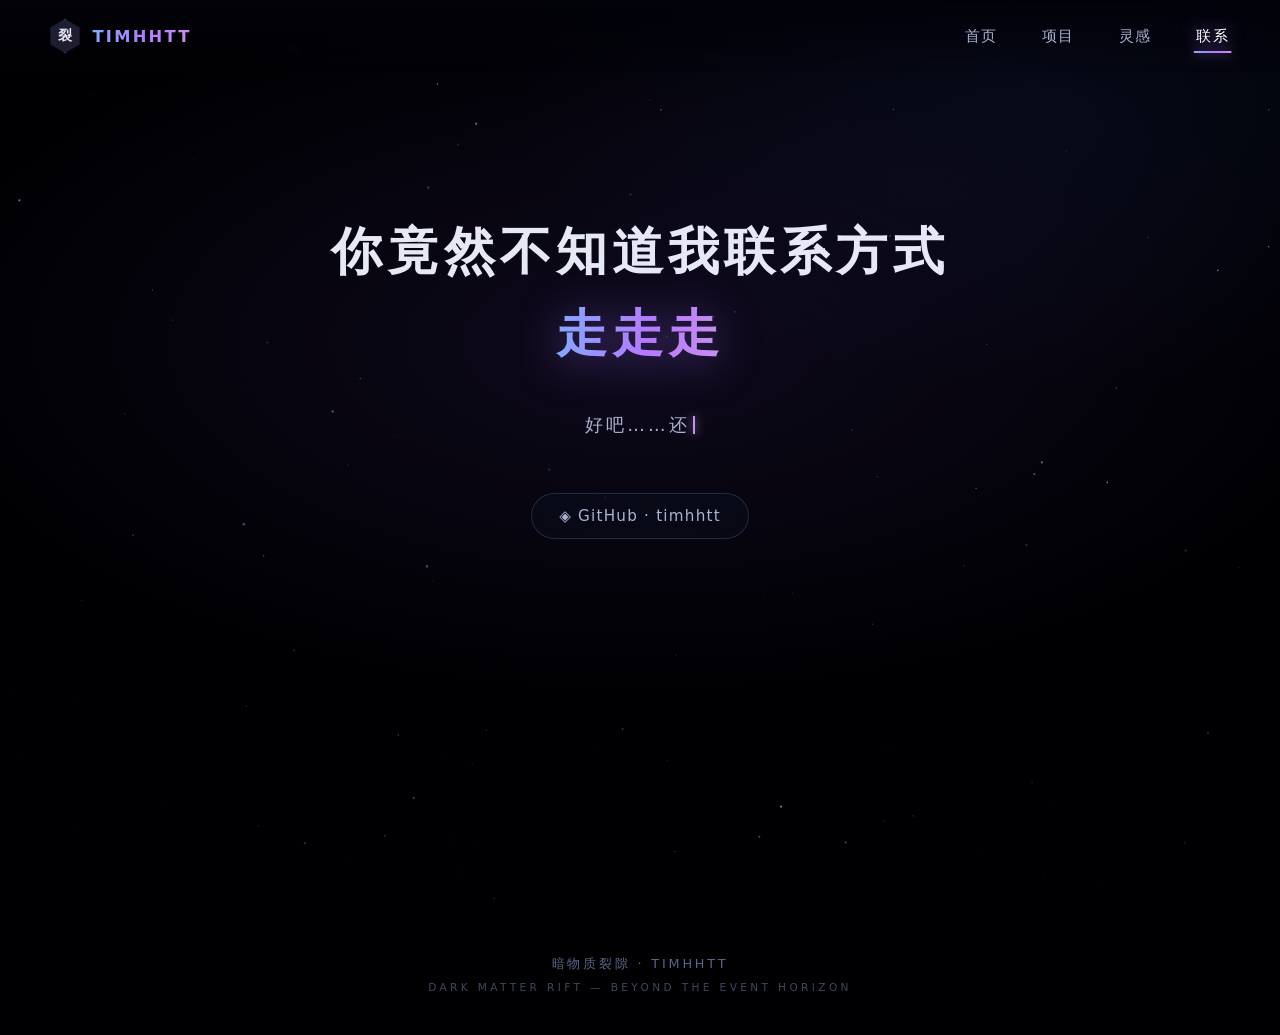
==== contact.html @ b848677b "Add files via upload" ====
<!DOCTYPE html>
<html lang="zh-CN">
<head>
<meta charset="UTF-8">
<meta name="viewport" content="width=device-width, initial-scale=1.0">
<title>联系 · TIMHHTT</title>
<meta name="description" content="联系 TIMHHTT。">
<link rel="icon" href="data:image/svg+xml,%3Csvg xmlns='http://www.w3.org/2000/svg' viewBox='0 0 100 100'%3E%3Cpolygon points='50,6 90,35 74,92 26,92 10,35' fill='%23130f2e' stroke='%23b47aff' stroke-width='6'/%3E%3Cpolygon points='50,26 68,48 50,78 32,48' fill='%23c792ea'/%3E%3C/svg%3E">
<link rel="stylesheet" href="css/style.css">
</head>
<body>

<canvas id="bgCanvas" aria-hidden="true"></canvas>
<div class="page-bg" aria-hidden="true"></div>

<main class="page-main">
  <section class="contact-stage">
    <h1 class="contact-line reveal">
      你竟然不知道我联系方式<br>
      <span class="hl">走走走</span>
    </h1>

    <p class="contact-typed reveal">
      <span id="typed" data-text="好吧……还是要给你留一条裂缝的。"></span><span class="cursor"></span>
    </p>

    <div class="contact-channels reveal">
      <a class="channel" href="https://github.com/timhhtt" target="_blank" rel="noopener">◈ GitHub · timhhtt</a>
      <!-- ★ 想加邮箱/微信/B站？复制上面一行，改文字和 href 即可：
           <a class="channel" href="mailto:你的邮箱">✉ 邮箱</a>  -->
    </div>
  </section>
</main>

<script src="js/main.js"></script>
</body>
</html>
---- css/style.css ----
/* ============================================================
   TIMHHTT · 暗物质裂隙
   全局设计系统 —— 深空黑 / 蓝紫渐变 / 霓虹紫
   ============================================================ */

:root {
  --bg: #000003;
  --bg-soft: #0a0d1a;
  --ink: #e6e9f5;
  --ink-dim: #a8b2d1;
  --ink-faint: #5a6484;
  --blue: #82aaff;
  --purple: #c792ea;
  --neon: #b47aff;
  --grad: linear-gradient(100deg, #82aaff 0%, #b47aff 55%, #c792ea 100%);
  --line: rgba(130, 160, 230, 0.22);
  --line-strong: rgba(150, 170, 255, 0.45);
  --glass: rgba(13, 17, 33, 0.55);
  --shadow: 0 12px 48px rgba(0, 0, 0, 0.55);
  --radius: 18px;
  --font: "Microsoft YaHei UI", "Microsoft YaHei", "PingFang SC",
    system-ui, -apple-system, "Segoe UI", sans-serif;
}

* { margin: 0; padding: 0; box-sizing: border-box; }

html { scroll-behavior: smooth; }

body {
  min-height: 100vh;
  background: var(--bg);
  color: var(--ink);
  font-family: var(--font);
  overflow-x: hidden;
  -webkit-font-smoothing: antialiased;
}

::selection { background: rgba(180, 122, 255, 0.35); color: #fff; }

/* ---------- 滚动条 ---------- */
::-webkit-scrollbar { width: 10px; }
::-webkit-scrollbar-track { background: #05060d; }
::-webkit-scrollbar-thumb {
  background: linear-gradient(180deg, #3d4a7a, #2a3358);
  border-radius: 6px;
  border: 2px solid #05060d;
}
::-webkit-scrollbar-thumb:hover { background: #4d5e9a; }

/* ============================================================
   背景层：星空画布（所有页面共用，fixed 最底层）
   ============================================================ */
#bgCanvas {
  position: fixed;
  inset: 0;
  width: 100vw;
  height: 100vh;
  z-index: 0;
  pointer-events: none;
}

.page-bg {
  position: fixed;
  inset: 0;
  z-index: -1;
  background:
    radial-gradient(ellipse 80% 55% at 50% 38%, rgba(90, 60, 160, 0.16), transparent 70%),
    radial-gradient(ellipse 60% 45% at 82% 12%, rgba(60, 90, 200, 0.10), transparent 70%),
    var(--bg);
}

/* ============================================================
   顶部导航
   ============================================================ */
.site-header {
  position: fixed;
  top: 0;
  left: 0;
  right: 0;
  z-index: 100;
  display: flex;
  align-items: center;
  justify-content: space-between;
  padding: 0 clamp(1.2rem, 4vw, 3rem);
  height: 72px;
  background: linear-gradient(180deg, rgba(2, 2, 10, 0.85), rgba(2, 2, 10, 0));
  backdrop-filter: blur(2px);
}

.logo {
  display: flex;
  align-items: center;
  gap: 0.65rem;
  text-decoration: none;
  color: var(--ink);
}

.logo-mark {
  width: 34px;
  height: 34px;
  display: grid;
  place-items: center;
  border: 1px solid var(--line-strong);
  clip-path: polygon(50% 0, 93% 25%, 93% 75%, 50% 100%, 7% 75%, 7% 25%);
  background: linear-gradient(135deg, rgba(130, 170, 255, 0.18), rgba(199, 146, 234, 0.18));
  font-weight: 800;
  font-size: 0.85rem;
  background-clip: padding-box;
}

.logo-text {
  font-weight: 800;
  letter-spacing: 0.14em;
  font-size: 1.02rem;
  background: var(--grad);
  -webkit-background-clip: text;
  background-clip: text;
  color: transparent;
}

.top-nav {
  display: flex;
  gap: clamp(1rem, 3vw, 2.4rem);
}

.top-nav a {
  color: var(--ink-dim);
  text-decoration: none;
  font-size: 0.95rem;
  letter-spacing: 0.08em;
  padding: 0.4rem 0.2rem;
  position: relative;
  transition: color 0.3s ease;
}

.top-nav a::after {
  content: "";
  position: absolute;
  left: 50%;
  bottom: 0;
  width: 0;
  height: 2px;
  background: var(--grad);
  border-radius: 2px;
  transform: translateX(-50%);
  transition: width 0.35s cubic-bezier(0.22, 1, 0.36, 1);
  box-shadow: 0 0 12px rgba(180, 122, 255, 0.8);
}

.top-nav a:hover { color: #fff; }
.top-nav a:hover::after { width: 100%; }

.top-nav a.active {
  color: #fff;
  text-shadow: 0 0 18px rgba(180, 122, 255, 0.7);
}
.top-nav a.active::after { width: 100%; }

/* ============================================================
   左侧竖排导航（桌面端）
   ============================================================ */
.side-nav {
  position: fixed;
  left: clamp(0.8rem, 2.5vw, 2.4rem);
  top: 50%;
  transform: translateY(-50%);
  z-index: 90;
  display: flex;
  flex-direction: column;
  gap: 1.35rem;
  padding-left: 1rem;
  border-left: 1px solid var(--line);
}

.side-nav a {
  color: #8b96bd;
  text-decoration: none;
  font-size: 0.98rem;
  letter-spacing: 0.22em;
  position: relative;
  text-shadow: 0 1px 10px rgba(0, 0, 8, 0.95);
  transition: color 0.35s ease, text-shadow 0.35s ease, transform 0.35s ease;
}

.side-nav a::before {
  content: "";
  position: absolute;
  left: -1.02rem;
  top: 50%;
  width: 6px;
  height: 6px;
  border-radius: 50%;
  transform: translateY(-50%) scale(0);
  background: var(--neon);
  box-shadow: 0 0 14px var(--neon);
  transition: transform 0.35s cubic-bezier(0.34, 1.56, 0.64, 1);
}

.side-nav a:hover { color: var(--ink-dim); transform: translateX(3px); }

.side-nav a.active {
  color: #fff;
  text-shadow: 0 0 20px rgba(180, 122, 255, 0.75);
  transform: translateX(5px);
}
.side-nav a.active::before { transform: translateY(-50%) scale(1); }

/* ============================================================
   主容器
   ============================================================ */
.page-main {
  position: relative;
  z-index: 10;
  min-height: 100vh;
}

/* ---------- 首页 ---------- */
.hero {
  min-height: 100vh;
  display: flex;
  align-items: center;
  justify-content: center;
  text-align: center;
  padding: 6rem 1.5rem 4rem;
  position: relative;
}

.hero-bg {
  position: absolute;
  inset: 0;
  background: url("../assets/img/hero-planet.jpg") center 38% / cover no-repeat;
  z-index: -2;
  will-change: transform;
  transform: scale(1.06);
}

.hero-bg::after {
  content: "";
  position: absolute;
  inset: 0;
  background:
    radial-gradient(ellipse 90% 70% at 50% 45%, transparent 40%, rgba(0, 0, 3, 0.55) 100%),
    linear-gradient(180deg, rgba(0, 0, 3, 0.5) 0%, transparent 22%, transparent 62%, rgba(0, 0, 3, 0.92) 100%);
}

/* 晶体碎片层（JS 生成，鼠标视差） */
.shard-layer {
  position: absolute;
  inset: 0;
  z-index: -1;
  pointer-events: none;
  overflow: hidden;
}

.shard {
  position: absolute;
  background: linear-gradient(135deg, rgba(190, 215, 255, 0.85), rgba(150, 120, 255, 0.45));
  clip-path: polygon(50% 0, 100% 38%, 82% 100%, 18% 100%, 0 38%);
  opacity: 0.55;
  filter: drop-shadow(0 0 8px rgba(160, 190, 255, 0.5));
  will-change: transform;
  animation: shardFloat var(--dur, 9s) ease-in-out var(--delay, 0s) infinite alternate;
}

@keyframes shardFloat {
  from { transform: translateY(0) rotate(var(--rot, 0deg)); }
  to   { transform: translateY(-26px) rotate(calc(var(--rot, 0deg) + 14deg)); }
}

.hero-content { position: relative; }

/* 文字底衬暗晕：保证标题区在任何背景亮度上都可读 */
.hero-content::before {
  content: "";
  position: absolute;
  inset: -22% -14%;
  background: radial-gradient(ellipse 58% 52% at 50% 52%, rgba(0, 0, 6, 0.66), transparent 74%);
  z-index: -1;
  filter: blur(6px);
  pointer-events: none;
}

.hero-title {
  font-size: clamp(3.4rem, 12vw, 8.2rem);
  font-weight: 900;
  letter-spacing: 0.06em;
  line-height: 1.05;
  background: linear-gradient(100deg, #dfe8ff 0%, #9db8f0 25%, #e8d9ff 50%, #82aaff 75%, #e6e9ff 100%);
  background-size: 220% 100%;
  -webkit-background-clip: text;
  background-clip: text;
  color: transparent;
  animation: metalFlow 7s linear infinite;
  filter:
    drop-shadow(0 2px 1px rgba(255, 255, 255, 0.22))
    drop-shadow(0 6px 26px rgba(140, 110, 255, 0.45));
  text-transform: uppercase;
}

@keyframes metalFlow {
  from { background-position: 0% 0; }
  to   { background-position: 220% 0; }
}

.hero-sub-cn {
  margin-top: 1.4rem;
  color: #d5ddf2;
  font-size: clamp(1.05rem, 2.6vw, 1.35rem);
  letter-spacing: 0.5em;
  text-indent: 0.5em; /* 平衡最后一个字的字距 */
  text-shadow:
    0 2px 14px rgba(0, 0, 10, 0.95),
    0 0 34px rgba(150, 120, 255, 0.65);
}

.hero-sub-en {
  margin-top: 0.9rem;
  color: #96a2c8;
  font-size: clamp(0.72rem, 1.6vw, 0.88rem);
  letter-spacing: 0.42em;
  text-transform: uppercase;
  text-shadow: 0 1px 12px rgba(0, 0, 10, 0.95);
}

/* ---------- 进入空间按钮 ---------- */
.enter-btn {
  display: inline-flex;
  align-items: center;
  gap: 0.8rem;
  margin-top: clamp(2.6rem, 6vh, 4.2rem);
  padding: 1.05rem 3.2rem;
  border-radius: 999px;
  border: 1px solid transparent;
  background:
    linear-gradient(var(--bg-soft), var(--bg-soft)) padding-box,
    linear-gradient(100deg, #4f7dff, #b47aff, #e08bff) border-box;
  color: #dfe6ff;
  font-size: 1.12rem;
  font-weight: 700;
  letter-spacing: 0.35em;
  text-indent: 0.35em;
  text-decoration: none;
  position: relative;
  box-shadow:
    0 0 24px rgba(130, 110, 255, 0.35),
    inset 0 0 18px rgba(110, 140, 255, 0.12);
  transition: transform 0.35s cubic-bezier(0.22, 1, 0.36, 1), box-shadow 0.35s ease;
  animation: btnBreath 3.2s ease-in-out infinite;
  overflow: hidden;
}

@keyframes btnBreath {
  0%, 100% { box-shadow: 0 0 22px rgba(130, 110, 255, 0.30), inset 0 0 16px rgba(110, 140, 255, 0.10); }
  50%      { box-shadow: 0 0 44px rgba(160, 110, 255, 0.60), inset 0 0 24px rgba(130, 150, 255, 0.20); }
}

.enter-btn::before {
  content: "";
  position: absolute;
  top: 0;
  left: -80%;
  width: 55%;
  height: 100%;
  background: linear-gradient(105deg, transparent, rgba(220, 230, 255, 0.35), transparent);
  transform: skewX(-20deg);
  animation: sheen 3.6s ease-in-out infinite;
}

@keyframes sheen {
  0%, 55%  { left: -80%; }
  85%, 100% { left: 140%; }
}

.enter-btn:hover {
  transform: translateY(-3px) scale(1.03);
  animation-play-state: paused;
  box-shadow: 0 0 60px rgba(170, 120, 255, 0.8), inset 0 0 28px rgba(150, 160, 255, 0.25);
}

.enter-btn .arrow { transition: transform 0.35s ease; letter-spacing: 0; text-indent: 0; }
.enter-btn:hover .arrow { transform: translateX(6px); }

/* 闪电画布（首页专用，覆盖全屏） */
#fxCanvas {
  position: fixed;
  inset: 0;
  width: 100vw;
  height: 100vh;
  z-index: 5;
  pointer-events: none;
}

/* ============================================================
   通用区块与标题
   ============================================================ */
.section {
  max-width: 1200px;
  margin: 0 auto;
  padding: clamp(4.5rem, 10vh, 7rem) clamp(1.2rem, 4vw, 2.5rem) 0;
}

.page-hero {
  padding-top: clamp(7.5rem, 16vh, 10rem);
  text-align: center;
}

.page-title {
  font-size: clamp(2.3rem, 6vw, 3.6rem);
  font-weight: 900;
  letter-spacing: 0.12em;
  background: var(--grad);
  -webkit-background-clip: text;
  background-clip: text;
  color: transparent;
  filter: drop-shadow(0 4px 24px rgba(150, 110, 255, 0.35));
}

.page-sub {
  margin-top: 1rem;
  color: var(--ink-dim);
  letter-spacing: 0.28em;
  font-size: clamp(0.85rem, 2vw, 1rem);
}

.page-sub-en {
  display: block;
  margin-top: 0.55rem;
  color: var(--ink-faint);
  font-size: 0.72rem;
  letter-spacing: 0.4em;
  text-transform: uppercase;
}

.divider {
  width: 110px;
  height: 2px;
  margin: 2.2rem auto 0;
  background: var(--grad);
  border-radius: 2px;
  box-shadow: 0 0 16px rgba(180, 122, 255, 0.65);
}

/* ============================================================
   项目页
   ============================================================ */
.project-grid {
  display: grid;
  grid-template-columns: repeat(auto-fill, minmax(310px, 1fr));
  gap: 1.6rem;
  margin-top: 3.2rem;
}

.project-card {
  position: relative;
  border-radius: var(--radius);
  border: 1px solid var(--line);
  background: var(--glass);
  backdrop-filter: blur(14px);
  padding: 1.7rem 1.7rem 1.5rem;
  overflow: hidden;
  transition: transform 0.4s cubic-bezier(0.22, 1, 0.36, 1), box-shadow 0.4s ease,
    border-color 0.4s ease;
  animation: riseIn 0.7s cubic-bezier(0.22, 1, 0.36, 1) both;
  animation-delay: var(--stagger, 0s);
}

/* 悬停流光描边 */
.project-card::before {
  content: "";
  position: absolute;
  inset: -1px;
  border-radius: inherit;
  padding: 1px;
  background: linear-gradient(120deg, transparent 30%, rgba(170, 140, 255, 0.85) 50%, transparent 70%);
  background-size: 260% 260%;
  -webkit-mask: linear-gradient(#fff 0 0) content-box, linear-gradient(#fff 0 0);
  -webkit-mask-composite: xor;
  mask-composite: exclude;
  opacity: 0;
  transition: opacity 0.4s ease;
  pointer-events: none;
}

.project-card:hover {
  transform: translateY(-7px);
  border-color: transparent;
  box-shadow: 0 18px 50px rgba(90, 60, 200, 0.28), 0 0 0 1px rgba(160, 140, 255, 0.25);
}

.project-card:hover::before {
  opacity: 1;
  animation: borderFlow 2.4s linear infinite;
}

@keyframes borderFlow {
  from { background-position: 130% 0; }
  to   { background-position: -130% 0; }
}

.project-top {
  display: flex;
  align-items: baseline;
  justify-content: space-between;
  gap: 1rem;
}

.project-name {
  font-size: 1.28rem;
  font-weight: 800;
  color: #eef1ff;
  letter-spacing: 0.04em;
}

.project-year {
  color: var(--ink-faint);
  font-size: 0.82rem;
  letter-spacing: 0.1em;
  white-space: nowrap;
}

.project-desc {
  margin-top: 0.8rem;
  color: var(--ink-dim);
  font-size: 0.95rem;
  line-height: 1.85;
  min-height: 3.4em;
}

.project-tags {
  display: flex;
  flex-wrap: wrap;
  gap: 0.5rem;
  margin-top: 1.2rem;
}

.tag {
  font-size: 0.74rem;
  letter-spacing: 0.06em;
  color: #b9c8f5;
  border: 1px solid rgba(130, 170, 255, 0.35);
  background: rgba(110, 150, 255, 0.08);
  padding: 0.28rem 0.7rem;
  border-radius: 999px;
}

.project-links {
  display: flex;
  gap: 1.4rem;
  margin-top: 1.35rem;
  padding-top: 1.15rem;
  border-top: 1px dashed rgba(130, 160, 230, 0.18);
}

.project-links a {
  color: var(--blue);
  text-decoration: none;
  font-size: 0.88rem;
  letter-spacing: 0.06em;
  display: inline-flex;
  align-items: center;
  gap: 0.35rem;
  transition: color 0.3s ease, text-shadow 0.3s ease;
}

.project-links a:hover {
  color: #d4e2ff;
  text-shadow: 0 0 16px rgba(130, 170, 255, 0.8);
}

.project-links a::before { content: "◈"; font-size: 0.7em; opacity: 0.7; }

/* ============================================================
   灵感页 · 瀑布流
   ============================================================ */
.masonry {
  columns: 3 280px;
  column-gap: 1.4rem;
  margin-top: 3.2rem;
}

.masonry-item {
  break-inside: avoid;
  margin-bottom: 1.4rem;
  border-radius: 14px;
  overflow: hidden;
  border: 1px solid var(--line);
  background: var(--glass);
  position: relative;
  animation: riseIn 0.7s cubic-bezier(0.22, 1, 0.36, 1) both;
  animation-delay: var(--stagger, 0s);
  transition: transform 0.4s cubic-bezier(0.22, 1, 0.36, 1), box-shadow 0.4s ease;
}

.masonry-item:hover {
  transform: translateY(-5px);
  box-shadow: 0 16px 44px rgba(90, 60, 200, 0.30);
}

.masonry-item img {
  width: 100%;
  display: block;
  transition: transform 0.6s cubic-bezier(0.22, 1, 0.36, 1), filter 0.6s ease;
}

.masonry-item:hover img { transform: scale(1.05); filter: brightness(1.08); }

.masonry-item figcaption {
  padding: 0.85rem 1rem;
  font-size: 0.86rem;
  color: var(--ink-dim);
  letter-spacing: 0.05em;
  border-top: 1px solid rgba(130, 160, 230, 0.12);
}

/* ============================================================
   联系页
   ============================================================ */
.contact-stage {
  min-height: 78vh;
  display: flex;
  flex-direction: column;
  align-items: center;
  justify-content: center;
  text-align: center;
  padding: 8rem 1.5rem 5rem;
  position: relative;
}

.contact-line {
  font-size: clamp(1.7rem, 5.5vw, 3.2rem);
  font-weight: 900;
  letter-spacing: 0.1em;
  line-height: 1.6;
  max-width: 900px;
}

.contact-line .hl {
  background: var(--grad);
  -webkit-background-clip: text;
  background-clip: text;
  color: transparent;
  filter: drop-shadow(0 4px 22px rgba(160, 110, 255, 0.5));
}

.contact-typed {
  margin-top: 2.4rem;
  color: var(--ink-dim);
  font-size: clamp(0.95rem, 2.2vw, 1.1rem);
  letter-spacing: 0.18em;
  min-height: 1.8em;
}

.contact-typed .cursor {
  display: inline-block;
  width: 2px;
  height: 1.05em;
  margin-left: 3px;
  vertical-align: -0.15em;
  background: var(--purple);
  box-shadow: 0 0 10px var(--purple);
  animation: blink 0.9s steps(1) infinite;
}

@keyframes blink { 50% { opacity: 0; } }

.contact-channels {
  display: flex;
  flex-wrap: wrap;
  justify-content: center;
  gap: 1.1rem;
  margin-top: 3rem;
}

.channel {
  display: inline-flex;
  align-items: center;
  gap: 0.6rem;
  color: var(--ink-dim);
  text-decoration: none;
  border: 1px solid var(--line);
  border-radius: 999px;
  padding: 0.8rem 1.7rem;
  font-size: 0.95rem;
  letter-spacing: 0.08em;
  background: rgba(13, 17, 33, 0.45);
  backdrop-filter: blur(10px);
  transition: all 0.35s ease;
}

.channel:hover {
  color: #fff;
  border-color: rgba(170, 140, 255, 0.7);
  box-shadow: 0 0 26px rgba(160, 120, 255, 0.35);
  transform: translateY(-3px);
}

/* ============================================================
   页脚
   ============================================================ */
.site-footer {
  position: relative;
  z-index: 10;
  text-align: center;
  padding: 3.5rem 1.5rem 2.6rem;
  color: var(--ink-faint);
  font-size: 0.8rem;
  letter-spacing: 0.22em;
}

.site-footer .en { display: block; margin-top: 0.5rem; font-size: 0.66rem; letter-spacing: 0.32em; opacity: 0.7; }

/* ============================================================
   入场动画
   ============================================================ */
@keyframes riseIn {
  from { opacity: 0; transform: translateY(34px); }
  to   { opacity: 1; transform: translateY(0); }
}

.reveal { opacity: 0; transform: translateY(34px); transition: opacity 0.9s ease, transform 0.9s cubic-bezier(0.22, 1, 0.36, 1); }
.reveal.visible { opacity: 1; transform: translateY(0); }

/* 页面载入整体淡入 */
body { animation: pageFade 0.8s ease both; }
@keyframes pageFade { from { opacity: 0; } to { opacity: 1; } }

/* ============================================================
   移动端适配：不崩、基本能看
   ============================================================ */
#menuToggle { display: none; }

@media (max-width: 820px) {
  .side-nav { display: none; }

  .top-nav {
    position: fixed;
    top: 72px;
    right: 0;
    left: 0;
    flex-direction: column;
    gap: 0;
    background: rgba(4, 5, 14, 0.96);
    backdrop-filter: blur(18px);
    border-bottom: 1px solid var(--line);
    padding: 0.6rem 1.5rem 1.2rem;
    transform: translateY(-12px);
    opacity: 0;
    pointer-events: none;
    transition: opacity 0.35s ease, transform 0.35s ease;
  }

  .top-nav.open { opacity: 1; transform: translateY(0); pointer-events: auto; }
  .top-nav a { padding: 0.85rem 0.2rem; font-size: 1.02rem; border-bottom: 1px solid rgba(130, 160, 230, 0.1); }
  .top-nav a::after { display: none; }

  #menuToggle {
    display: grid;
    place-items: center;
    width: 40px;
    height: 40px;
    background: none;
    border: 1px solid var(--line-strong);
    border-radius: 10px;
    color: var(--ink-dim);
    font-size: 1.15rem;
    cursor: pointer;
  }

  .hero { padding-top: 5rem; }
  .hero-sub-cn { letter-spacing: 0.3em; text-indent: 0.3em; }
  .enter-btn { padding: 0.95rem 2.4rem; font-size: 1rem; }
  .masonry { columns: 2 160px; }
  .project-grid { grid-template-columns: 1fr; }
  .contact-stage { min-height: 70vh; }
}

@media (max-width: 460px) {
  .logo-text { display: none; }
  .masonry { columns: 1; }
  .project-desc { min-height: 0; }
}

/* 尊重系统减弱动效设置 */
@media (prefers-reduced-motion: reduce) {
  *, *::before, *::after { animation-duration: 0.01ms !important; animation-iteration-count: 1 !important; transition-duration: 0.01ms !important; }
}
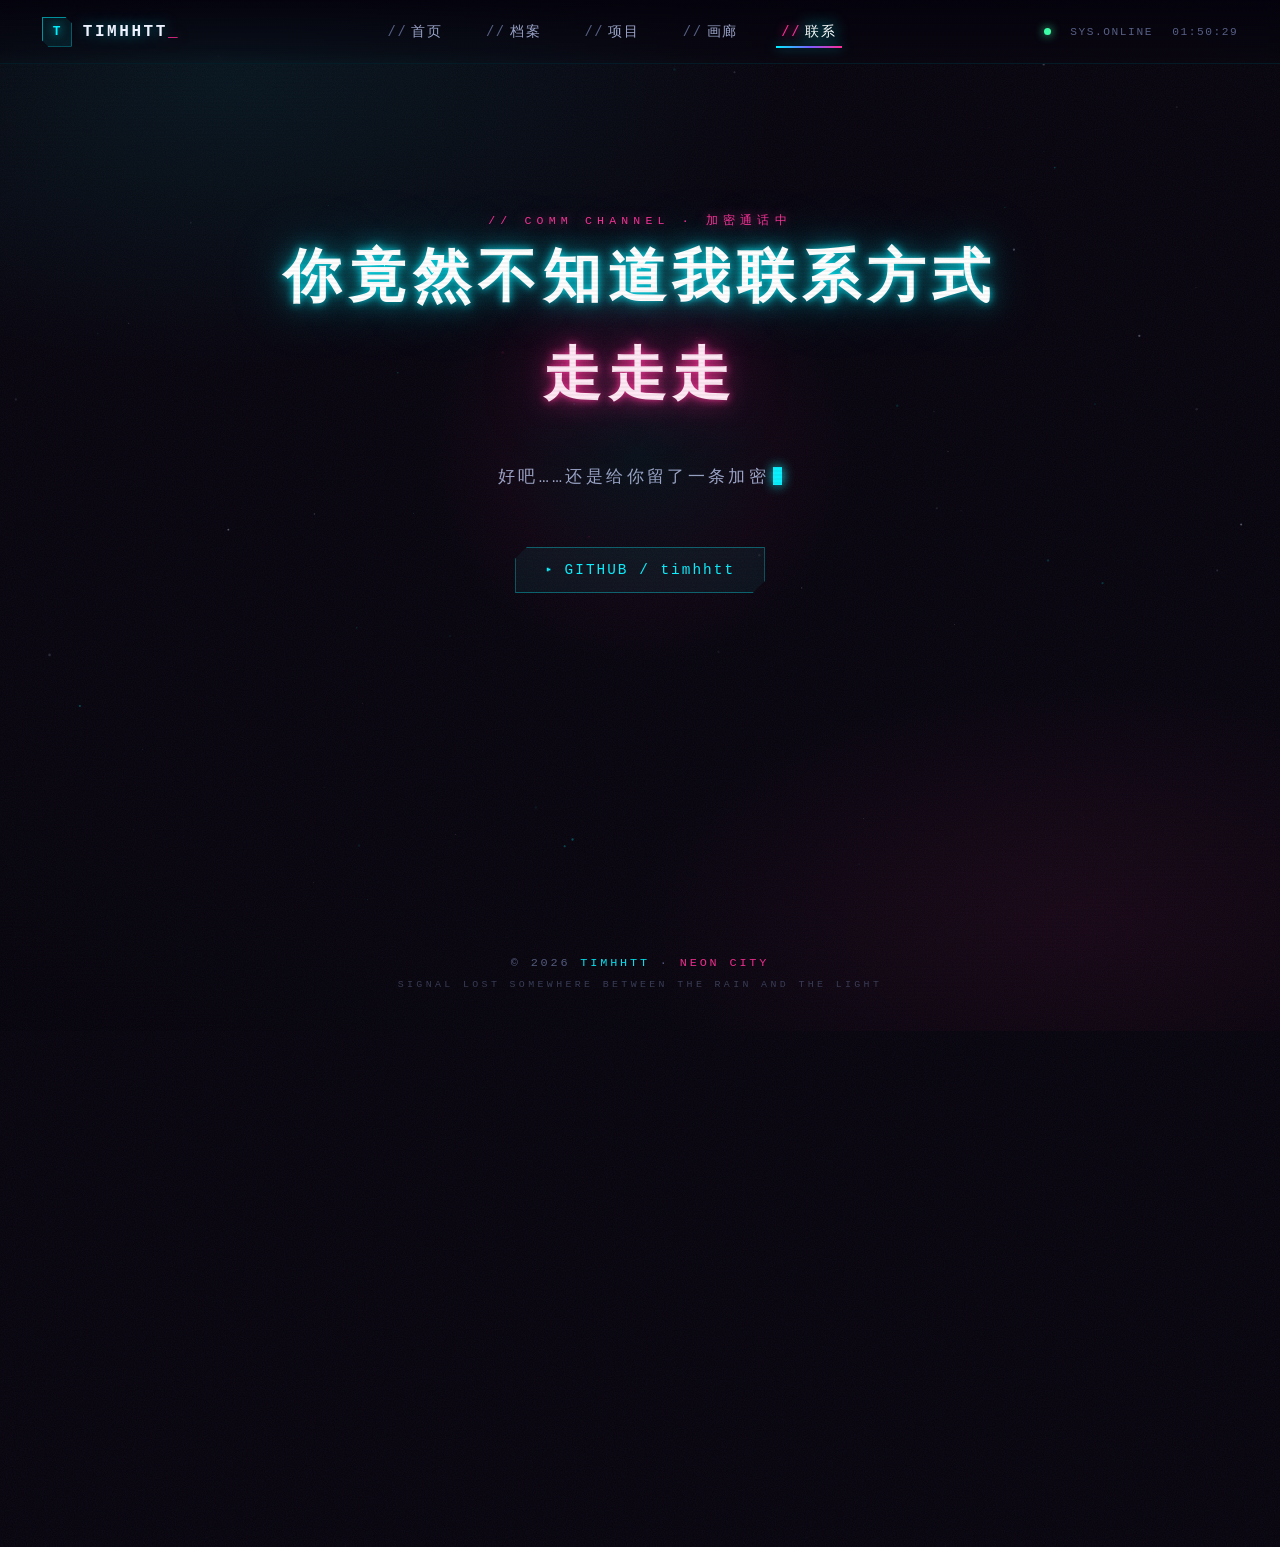
==== commit b4294626: "Add files via upload" ====
--- a/contact.html
+++ b/contact.html
@@ -5,7 +5,7 @@
 <meta name="viewport" content="width=device-width, initial-scale=1.0">
 <title>联系 · TIMHHTT</title>
 <meta name="description" content="联系 TIMHHTT。">
-<link rel="icon" href="data:image/svg+xml,%3Csvg xmlns='http://www.w3.org/2000/svg' viewBox='0 0 100 100'%3E%3Cpolygon points='50,6 90,35 74,92 26,92 10,35' fill='%23130f2e' stroke='%23b47aff' stroke-width='6'/%3E%3Cpolygon points='50,26 68,48 50,78 32,48' fill='%23c792ea'/%3E%3C/svg%3E">
+<link rel="icon" href="data:image/svg+xml,%3Csvg xmlns='http://www.w3.org/2000/svg' viewBox='0 0 100 100'%3E%3Crect x='8' y='8' width='84' height='84' fill='%2307040e' stroke='%2300f0ff' stroke-width='5'/%3E%3Ctext x='50' y='68' font-size='52' text-anchor='middle' fill='%23ff2d95' font-family='monospace' font-weight='bold'%3ET%3C/text%3E%3C/svg%3E">
 <link rel="stylesheet" href="css/style.css">
 </head>
 <body>
@@ -15,19 +15,21 @@
 
 <main class="page-main">
   <section class="contact-stage">
-    <h1 class="contact-line reveal">
+    <p class="page-kicker reveal">// COMM CHANNEL · 加密通话中</p>
+
+    <h1 class="neon-sign reveal" style="--stagger:0.15s">
       你竟然不知道我联系方式<br>
       <span class="hl">走走走</span>
     </h1>
 
-    <p class="contact-typed reveal">
-      <span id="typed" data-text="好吧……还是要给你留一条裂缝的。"></span><span class="cursor"></span>
+    <p class="contact-typed reveal" style="--stagger:0.3s">
+      <span id="typed" data-text="好吧……还是给你留了一条加密信道。"></span><span class="cursor"></span>
     </p>
 
-    <div class="contact-channels reveal">
-      <a class="channel" href="https://github.com/timhhtt" target="_blank" rel="noopener">◈ GitHub · timhhtt</a>
+    <div class="contact-channels reveal" style="--stagger:0.45s">
+      <a class="channel" href="https://github.com/timhhtt" target="_blank" rel="noopener">▸ GITHUB / timhhtt</a>
       <!-- ★ 想加邮箱/微信/B站？复制上面一行，改文字和 href 即可：
-           <a class="channel" href="mailto:你的邮箱">✉ 邮箱</a>  -->
+           <a class="channel" href="mailto:你的邮箱">▸ MAIL / 你的邮箱</a>  -->
     </div>
   </section>
 </main>
--- a/css/style.css
+++ b/css/style.css
@@ -1,25 +1,26 @@
 /* ============================================================
-   TIMHHTT · 暗物质裂隙
-   全局设计系统 —— 深空黑 / 蓝紫渐变 / 霓虹紫
+   TIMHHTT · NEON CITY —— 赛博朋克霓虹都市
+   全局设计系统
+   配色：墨黑紫底 / 霓虹青 / 霓虹粉 / 霓虹紫
    ============================================================ */
 
 :root {
-  --bg: #000003;
-  --bg-soft: #0a0d1a;
-  --ink: #e6e9f5;
-  --ink-dim: #a8b2d1;
-  --ink-faint: #5a6484;
-  --blue: #82aaff;
-  --purple: #c792ea;
-  --neon: #b47aff;
-  --grad: linear-gradient(100deg, #82aaff 0%, #b47aff 55%, #c792ea 100%);
-  --line: rgba(130, 160, 230, 0.22);
-  --line-strong: rgba(150, 170, 255, 0.45);
-  --glass: rgba(13, 17, 33, 0.55);
-  --shadow: 0 12px 48px rgba(0, 0, 0, 0.55);
-  --radius: 18px;
-  --font: "Microsoft YaHei UI", "Microsoft YaHei", "PingFang SC",
-    system-ui, -apple-system, "Segoe UI", sans-serif;
+  --bg: #07040e;
+  --bg-soft: #0d0a1c;
+  --panel: rgba(13, 10, 28, 0.72);
+  --ink: #e8ecff;
+  --ink-dim: #9aa3c7;
+  --ink-faint: #565f85;
+  --cyan: #00f0ff;
+  --pink: #ff2d95;
+  --violet: #b47aff;
+  --cyan-soft: rgba(0, 240, 255, 0.55);
+  --pink-soft: rgba(255, 45, 149, 0.55);
+  --grad: linear-gradient(100deg, #00f0ff, #7a5cff 52%, #ff2d95);
+  --line: rgba(0, 240, 255, 0.16);
+  --line-pink: rgba(255, 45, 149, 0.18);
+  --mono: "JetBrains Mono", "Cascadia Mono", Consolas, "Courier New", ui-monospace, monospace;
+  --sans: "Microsoft YaHei UI", "Microsoft YaHei", "PingFang SC", system-ui, -apple-system, sans-serif;
 }
 
 * { margin: 0; padding: 0; box-sizing: border-box; }
@@ -30,26 +31,86 @@
   min-height: 100vh;
   background: var(--bg);
   color: var(--ink);
-  font-family: var(--font);
+  font-family: var(--sans);
   overflow-x: hidden;
   -webkit-font-smoothing: antialiased;
 }
 
-::selection { background: rgba(180, 122, 255, 0.35); color: #fff; }
+::selection { background: rgba(255, 45, 149, 0.4); color: #fff; }
 
 /* ---------- 滚动条 ---------- */
-::-webkit-scrollbar { width: 10px; }
-::-webkit-scrollbar-track { background: #05060d; }
+::-webkit-scrollbar { width: 9px; }
+::-webkit-scrollbar-track { background: #07040e; }
 ::-webkit-scrollbar-thumb {
-  background: linear-gradient(180deg, #3d4a7a, #2a3358);
-  border-radius: 6px;
-  border: 2px solid #05060d;
-}
-::-webkit-scrollbar-thumb:hover { background: #4d5e9a; }
-
-/* ============================================================
-   背景层：星空画布（所有页面共用，fixed 最底层）
-   ============================================================ */
+  background: linear-gradient(180deg, rgba(0, 240, 255, 0.35), rgba(255, 45, 149, 0.35));
+  border: 2px solid #07040e;
+}
+
+/* ============================================================
+   全站氛围层
+   ============================================================ */
+
+/* CRT 扫描线 */
+.crt-lines {
+  position: fixed;
+  inset: 0;
+  z-index: 90;
+  pointer-events: none;
+  background: repeating-linear-gradient(
+    to bottom,
+    transparent 0,
+    transparent 2px,
+    rgba(0, 0, 0, 0.08) 3px,
+    transparent 4px
+  );
+}
+
+/* 噪点颗粒 */
+.noise {
+  position: fixed;
+  inset: -50%;
+  width: 200%;
+  height: 200%;
+  z-index: 91;
+  pointer-events: none;
+  opacity: 0.05;
+  background-image: url("data:image/svg+xml,%3Csvg xmlns='http://www.w3.org/2000/svg' width='300' height='300'%3E%3Cfilter id='n'%3E%3CfeTurbulence type='fractalNoise' baseFrequency='0.9' numOctaves='2'/%3E%3C/filter%3E%3Crect width='100%25' height='100%25' filter='url(%23n)'/%3E%3C/svg%3E");
+  animation: noiseShift 0.6s steps(4) infinite;
+}
+
+@keyframes noiseShift {
+  0% { transform: translate(0, 0); }
+  25% { transform: translate(-2%, 1.5%); }
+  50% { transform: translate(1.5%, -2%); }
+  75% { transform: translate(-1%, -1%); }
+  100% { transform: translate(2%, 2%); }
+}
+
+/* 暗角 */
+.vignette {
+  position: fixed;
+  inset: 0;
+  z-index: 89;
+  pointer-events: none;
+  background: radial-gradient(ellipse 84% 74% at 50% 42%, transparent 64%, rgba(2, 0, 8, 0.34) 100%);
+}
+
+/* 鼠标跟随光晕 */
+#glowCursor {
+  position: fixed;
+  top: 0;
+  left: 0;
+  width: 460px;
+  height: 460px;
+  margin: -230px 0 0 -230px;
+  z-index: 80;
+  pointer-events: none;
+  background: radial-gradient(circle, rgba(0, 240, 255, 0.05), rgba(255, 45, 149, 0.032) 42%, transparent 66%);
+  mix-blend-mode: screen;
+  will-change: transform;
+}
+
+/* 星空画布（沿用，极淡） */
 #bgCanvas {
   position: fixed;
   inset: 0;
@@ -59,18 +120,33 @@
   pointer-events: none;
 }
 
+/* 页面底色氛围 */
 .page-bg {
   position: fixed;
   inset: 0;
   z-index: -1;
   background:
-    radial-gradient(ellipse 80% 55% at 50% 38%, rgba(90, 60, 160, 0.16), transparent 70%),
-    radial-gradient(ellipse 60% 45% at 82% 12%, rgba(60, 90, 200, 0.10), transparent 70%),
+    radial-gradient(ellipse 70% 45% at 18% 8%, rgba(0, 240, 255, 0.07), transparent 62%),
+    radial-gradient(ellipse 60% 40% at 85% 90%, rgba(255, 45, 149, 0.08), transparent 60%),
     var(--bg);
 }
 
 /* ============================================================
-   顶部导航
+   页面转场
+   ============================================================ */
+body { animation: pageEnter 0.55s cubic-bezier(0.22, 1, 0.36, 1) both; }
+@keyframes pageEnter {
+  from { opacity: 0; transform: scale(1.012); filter: saturate(1.6) brightness(1.4); }
+  to   { opacity: 1; transform: scale(1); filter: none; }
+}
+body.page-exit { animation: pageExit 0.22s ease-in both; }
+@keyframes pageExit {
+  from { opacity: 1; }
+  to   { opacity: 0; transform: translateX(-8px) skewX(-1.2deg); filter: brightness(2) saturate(2); }
+}
+
+/* ============================================================
+   顶部导航（HUD 风格）
    ============================================================ */
 .site-header {
   position: fixed;
@@ -81,157 +157,194 @@
   display: flex;
   align-items: center;
   justify-content: space-between;
-  padding: 0 clamp(1.2rem, 4vw, 3rem);
-  height: 72px;
-  background: linear-gradient(180deg, rgba(2, 2, 10, 0.85), rgba(2, 2, 10, 0));
-  backdrop-filter: blur(2px);
+  height: 64px;
+  padding: 0 clamp(1.1rem, 3.5vw, 2.6rem);
+  background: linear-gradient(180deg, rgba(4, 2, 12, 0.88), rgba(4, 2, 12, 0.35) 80%, transparent);
+  border-bottom: 1px solid rgba(0, 240, 255, 0.10);
+  backdrop-filter: blur(6px);
 }
 
 .logo {
   display: flex;
   align-items: center;
-  gap: 0.65rem;
+  gap: 0.7rem;
   text-decoration: none;
-  color: var(--ink);
 }
 
 .logo-mark {
-  width: 34px;
-  height: 34px;
+  width: 30px;
+  height: 30px;
   display: grid;
   place-items: center;
-  border: 1px solid var(--line-strong);
-  clip-path: polygon(50% 0, 93% 25%, 93% 75%, 50% 100%, 7% 75%, 7% 25%);
-  background: linear-gradient(135deg, rgba(130, 170, 255, 0.18), rgba(199, 146, 234, 0.18));
-  font-weight: 800;
-  font-size: 0.85rem;
-  background-clip: padding-box;
+  font-family: var(--mono);
+  font-weight: 700;
+  font-size: 0.8rem;
+  color: var(--cyan);
+  border: 1px solid var(--cyan-soft);
+  clip-path: polygon(0 0, 78% 0, 100% 22%, 100% 100%, 22% 100%, 0 78%);
+  background: rgba(0, 240, 255, 0.08);
+  text-shadow: 0 0 10px var(--cyan);
+  animation: flickerSoft 6s linear infinite;
 }
 
 .logo-text {
-  font-weight: 800;
-  letter-spacing: 0.14em;
-  font-size: 1.02rem;
-  background: var(--grad);
-  -webkit-background-clip: text;
-  background-clip: text;
-  color: transparent;
-}
-
-.top-nav {
-  display: flex;
-  gap: clamp(1rem, 3vw, 2.4rem);
-}
+  font-family: var(--mono);
+  font-weight: 700;
+  font-size: 1rem;
+  letter-spacing: 0.16em;
+  color: #eef2ff;
+  text-shadow: 0 0 14px rgba(0, 240, 255, 0.5);
+}
+
+.logo-text em {
+  font-style: normal;
+  color: var(--pink);
+  text-shadow: 0 0 14px var(--pink-soft);
+}
+
+.top-nav { display: flex; gap: clamp(0.9rem, 2.6vw, 2rem); }
 
 .top-nav a {
+  position: relative;
+  font-family: var(--mono);
+  font-size: 0.86rem;
+  letter-spacing: 0.12em;
   color: var(--ink-dim);
   text-decoration: none;
-  font-size: 0.95rem;
-  letter-spacing: 0.08em;
-  padding: 0.4rem 0.2rem;
-  position: relative;
-  transition: color 0.3s ease;
+  padding: 0.45rem 0.35rem;
+  transition: color 0.25s ease, text-shadow 0.25s ease;
+}
+
+.top-nav a::before {
+  content: "//";
+  margin-right: 0.3em;
+  color: var(--ink-faint);
+  transition: color 0.25s ease;
 }
 
 .top-nav a::after {
   content: "";
   position: absolute;
-  left: 50%;
+  left: 0;
+  right: 100%;
   bottom: 0;
-  width: 0;
   height: 2px;
   background: var(--grad);
-  border-radius: 2px;
-  transform: translateX(-50%);
-  transition: width 0.35s cubic-bezier(0.22, 1, 0.36, 1);
-  box-shadow: 0 0 12px rgba(180, 122, 255, 0.8);
-}
-
-.top-nav a:hover { color: #fff; }
-.top-nav a:hover::after { width: 100%; }
+  box-shadow: 0 0 12px var(--cyan-soft);
+  transition: right 0.3s cubic-bezier(0.22, 1, 0.36, 1);
+}
+
+.top-nav a:hover { color: #fff; text-shadow: 0 0 14px var(--cyan-soft); }
+.top-nav a:hover::before { color: var(--pink); }
+.top-nav a:hover::after { right: 0; }
 
 .top-nav a.active {
   color: #fff;
-  text-shadow: 0 0 18px rgba(180, 122, 255, 0.7);
-}
-.top-nav a.active::after { width: 100%; }
-
-/* ============================================================
-   左侧竖排导航（桌面端）
-   ============================================================ */
-.side-nav {
-  position: fixed;
-  left: clamp(0.8rem, 2.5vw, 2.4rem);
-  top: 50%;
-  transform: translateY(-50%);
-  z-index: 90;
-  display: flex;
-  flex-direction: column;
-  gap: 1.35rem;
-  padding-left: 1rem;
-  border-left: 1px solid var(--line);
-}
-
-.side-nav a {
-  color: #8b96bd;
-  text-decoration: none;
-  font-size: 0.98rem;
-  letter-spacing: 0.22em;
-  position: relative;
-  text-shadow: 0 1px 10px rgba(0, 0, 8, 0.95);
-  transition: color 0.35s ease, text-shadow 0.35s ease, transform 0.35s ease;
-}
-
-.side-nav a::before {
-  content: "";
-  position: absolute;
-  left: -1.02rem;
-  top: 50%;
-  width: 6px;
-  height: 6px;
-  border-radius: 50%;
-  transform: translateY(-50%) scale(0);
-  background: var(--neon);
-  box-shadow: 0 0 14px var(--neon);
-  transition: transform 0.35s cubic-bezier(0.34, 1.56, 0.64, 1);
-}
-
-.side-nav a:hover { color: var(--ink-dim); transform: translateX(3px); }
-
-.side-nav a.active {
-  color: #fff;
-  text-shadow: 0 0 20px rgba(180, 122, 255, 0.75);
-  transform: translateX(5px);
-}
-.side-nav a.active::before { transform: translateY(-50%) scale(1); }
-
-/* ============================================================
-   主容器
+  text-shadow: 0 0 16px var(--cyan);
+}
+.top-nav a.active::before { color: var(--pink); text-shadow: 0 0 10px var(--pink); }
+.top-nav a.active::after { right: 0; }
+
+/* 导航右侧状态条 */
+.nav-status {
+  display: none;
+  font-family: var(--mono);
+  font-size: 0.7rem;
+  letter-spacing: 0.14em;
+  color: var(--ink-faint);
+}
+@media (min-width: 1100px) {
+  .nav-status { display: flex; gap: 1.2rem; align-items: center; }
+  .nav-status .dot {
+    width: 7px; height: 7px; border-radius: 50%;
+    background: #3dffa8; box-shadow: 0 0 10px #3dffa8;
+    animation: blinkDot 2.2s ease-in-out infinite;
+  }
+}
+@keyframes blinkDot { 0%, 100% { opacity: 1; } 50% { opacity: 0.35; } }
+
+/* ============================================================
+   主容器（必须建立层叠上下文：让 hero-bg 的负 z-index 只作用于容器内，
+   否则会被 fixed 的 .page-bg 不透明层整个盖住）
    ============================================================ */
 .page-main {
   position: relative;
-  z-index: 10;
+  z-index: 2;
   min-height: 100vh;
 }
 
-/* ---------- 首页 ---------- */
+/* ============================================================
+   首页 · 终端开机
+   ============================================================ */
+#boot {
+  position: fixed;
+  inset: 0;
+  z-index: 200;
+  background: #030108;
+  display: flex;
+  align-items: center;
+  justify-content: center;
+  padding: 1.5rem;
+}
+
+#boot .boot-inner {
+  width: min(760px, 92vw);
+  font-family: var(--mono);
+  font-size: clamp(0.78rem, 1.9vw, 0.95rem);
+  line-height: 2.1;
+  color: #7dffb0;
+  text-shadow: 0 0 8px rgba(60, 255, 160, 0.4);
+  white-space: pre-wrap;
+  word-break: break-all;
+}
+
+#boot .boot-line { opacity: 0; }
+#boot .boot-line.show { opacity: 1; }
+#boot .boot-line .ok { color: #3dffa8; }
+#boot .boot-line .warn { color: var(--pink); }
+#boot .boot-line .dim { color: #3a5f4a; }
+
+#boot .boot-skip {
+  position: absolute;
+  bottom: 2rem;
+  right: 2.4rem;
+  font-family: var(--mono);
+  font-size: 0.75rem;
+  letter-spacing: 0.25em;
+  color: var(--ink-faint);
+  cursor: pointer;
+  user-select: none;
+}
+#boot .boot-skip:hover { color: var(--cyan); text-shadow: 0 0 10px var(--cyan); }
+
+#boot.boot-out { animation: bootOut 0.5s ease-in both; }
+@keyframes bootOut {
+  0% { opacity: 1; clip-path: inset(0 0 0 0); }
+  60% { opacity: 1; clip-path: inset(0 0 46% 0); filter: brightness(2.2); }
+  100% { opacity: 0; clip-path: inset(0 0 100% 0); }
+}
+
+/* ============================================================
+   首页 · 主视觉
+   ============================================================ */
 .hero {
   min-height: 100vh;
   display: flex;
   align-items: center;
   justify-content: center;
   text-align: center;
-  padding: 6rem 1.5rem 4rem;
   position: relative;
+  overflow: hidden;
+  padding: 5.5rem 1.2rem 4rem;
 }
 
 .hero-bg {
   position: absolute;
-  inset: 0;
-  background: url("../assets/img/hero-planet.jpg") center 38% / cover no-repeat;
-  z-index: -2;
+  inset: -4%;
+  background: url("../assets/img/hero-city.jpg") center 42% / cover no-repeat;
+  z-index: -3;
   will-change: transform;
-  transform: scale(1.06);
+  filter: brightness(1.1) saturate(1.12);
 }
 
 .hero-bg::after {
@@ -239,262 +352,492 @@
   position: absolute;
   inset: 0;
   background:
-    radial-gradient(ellipse 90% 70% at 50% 45%, transparent 40%, rgba(0, 0, 3, 0.55) 100%),
-    linear-gradient(180deg, rgba(0, 0, 3, 0.5) 0%, transparent 22%, transparent 62%, rgba(0, 0, 3, 0.92) 100%);
-}
-
-/* 晶体碎片层（JS 生成，鼠标视差） */
-.shard-layer {
-  position: absolute;
-  inset: 0;
-  z-index: -1;
+    radial-gradient(ellipse 100% 85% at 50% 46%, transparent 62%, rgba(7, 4, 14, 0.26) 100%),
+    linear-gradient(180deg, rgba(7, 4, 14, 0.30) 0%, rgba(7, 4, 14, 0.0) 20%, rgba(7, 4, 14, 0.03) 56%, rgba(7, 4, 14, 0.86) 100%);
+}
+
+/* 雨丝层 */
+.rain {
+  position: absolute;
+  inset: -60% -20%;
+  z-index: -2;
   pointer-events: none;
-  overflow: hidden;
-}
-
-.shard {
-  position: absolute;
-  background: linear-gradient(135deg, rgba(190, 215, 255, 0.85), rgba(150, 120, 255, 0.45));
-  clip-path: polygon(50% 0, 100% 38%, 82% 100%, 18% 100%, 0 38%);
+  opacity: 0.35;
+  background-image:
+    repeating-linear-gradient(105deg, transparent 0 22px, rgba(160, 220, 255, 0.16) 23px, transparent 24px),
+    repeating-linear-gradient(105deg, transparent 0 47px, rgba(255, 255, 255, 0.09) 48px, transparent 49px);
+  animation: rainFall 0.9s linear infinite;
+}
+
+@keyframes rainFall {
+  from { transform: translateY(-6%); }
+  to   { transform: translateY(6%); }
+}
+
+/* HUD 边角框 */
+.hud-corners i {
+  position: absolute;
+  width: 46px;
+  height: 46px;
+  border: 1px solid var(--cyan-soft);
   opacity: 0.55;
-  filter: drop-shadow(0 0 8px rgba(160, 190, 255, 0.5));
-  will-change: transform;
-  animation: shardFloat var(--dur, 9s) ease-in-out var(--delay, 0s) infinite alternate;
-}
-
-@keyframes shardFloat {
-  from { transform: translateY(0) rotate(var(--rot, 0deg)); }
-  to   { transform: translateY(-26px) rotate(calc(var(--rot, 0deg) + 14deg)); }
-}
-
-.hero-content { position: relative; }
-
-/* 文字底衬暗晕：保证标题区在任何背景亮度上都可读 */
+  z-index: 1;
+}
+.hud-corners i:nth-child(1) { top: 84px; left: 22px; border-right: 0; border-bottom: 0; }
+.hud-corners i:nth-child(2) { top: 84px; right: 22px; border-left: 0; border-bottom: 0; }
+.hud-corners i:nth-child(3) { bottom: 22px; left: 22px; border-right: 0; border-top: 0; }
+.hud-corners i:nth-child(4) { bottom: 22px; right: 22px; border-left: 0; border-top: 0; }
+
+/* HUD 侧栏数据 */
+.hud-side {
+  position: absolute;
+  z-index: 1;
+  font-family: var(--mono);
+  font-size: 0.66rem;
+  letter-spacing: 0.2em;
+  color: var(--ink-faint);
+  text-align: left;
+  line-height: 2;
+  display: none;
+}
+@media (min-width: 1000px) {
+  .hud-side { display: block; }
+  .hud-side.left  { left: 2rem; top: 50%; transform: translateY(-50%); }
+  .hud-side.right { right: 2rem; top: 50%; transform: translateY(-50%); text-align: right; }
+}
+.hud-side .v { color: var(--cyan); text-shadow: 0 0 8px var(--cyan-soft); }
+.hud-side .p { color: var(--pink); text-shadow: 0 0 8px var(--pink-soft); }
+
+.hero-content { position: relative; z-index: 2; }
+
+/* 标题区局部压暗：保证文字可读，又不吞掉整张城市图 */
 .hero-content::before {
   content: "";
   position: absolute;
-  inset: -22% -14%;
-  background: radial-gradient(ellipse 58% 52% at 50% 52%, rgba(0, 0, 6, 0.66), transparent 74%);
+  inset: -16% -12%;
+  background: radial-gradient(ellipse 50% 46% at 50% 52%, rgba(5, 2, 12, 0.6), transparent 72%);
   z-index: -1;
-  filter: blur(6px);
+  filter: blur(12px);
   pointer-events: none;
 }
 
-.hero-title {
-  font-size: clamp(3.4rem, 12vw, 8.2rem);
+.hero-tag {
+  font-family: var(--mono);
+  font-size: clamp(0.66rem, 1.6vw, 0.8rem);
+  letter-spacing: 0.5em;
+  text-indent: 0.5em;
+  color: var(--cyan);
+  text-shadow: 0 0 14px var(--cyan-soft);
+  margin-bottom: 1.6rem;
+  animation: flickerSoft 7s linear infinite;
+}
+
+/* ---------- Glitch 大标题 ---------- */
+.glitch {
+  position: relative;
+  display: inline-block;
+  font-size: clamp(3.2rem, 13vw, 9rem);
   font-weight: 900;
-  letter-spacing: 0.06em;
-  line-height: 1.05;
-  background: linear-gradient(100deg, #dfe8ff 0%, #9db8f0 25%, #e8d9ff 50%, #82aaff 75%, #e6e9ff 100%);
-  background-size: 220% 100%;
-  -webkit-background-clip: text;
-  background-clip: text;
-  color: transparent;
-  animation: metalFlow 7s linear infinite;
-  filter:
-    drop-shadow(0 2px 1px rgba(255, 255, 255, 0.22))
-    drop-shadow(0 6px 26px rgba(140, 110, 255, 0.45));
+  letter-spacing: 0.05em;
+  line-height: 1.02;
+  color: #f4f7ff;
   text-transform: uppercase;
-}
-
-@keyframes metalFlow {
-  from { background-position: 0% 0; }
-  to   { background-position: 220% 0; }
+  text-shadow:
+    0 0 18px rgba(0, 240, 255, 0.35),
+    0 0 60px rgba(255, 45, 149, 0.25);
+  animation: titleFloat 6s ease-in-out infinite;
+}
+
+@keyframes titleFloat {
+  0%, 100% { transform: translateY(0); }
+  50% { transform: translateY(-6px); }
+}
+
+.glitch::before,
+.glitch::after {
+  content: attr(data-text);
+  position: absolute;
+  inset: 0;
+  overflow: hidden;
+  opacity: 0;
+}
+
+.glitch::before { color: var(--pink); z-index: -1; }
+.glitch::after  { color: var(--cyan); z-index: -2; }
+
+.glitch.glitching::before {
+  opacity: 0.85;
+  animation: glitchA 0.32s steps(2) both;
+}
+.glitch.glitching::after {
+  opacity: 0.85;
+  animation: glitchB 0.32s steps(2) both;
+}
+.glitch.glitching {
+  animation: titleShake 0.32s steps(2) both;
+}
+
+@keyframes glitchA {
+  0%   { clip-path: inset(12% 0 64% 0); transform: translate(-7px, 3px); }
+  30%  { clip-path: inset(58% 0 8% 0);  transform: translate(6px, -2px); }
+  60%  { clip-path: inset(28% 0 42% 0); transform: translate(-5px, 1px); }
+  100% { clip-path: inset(80% 0 2% 0);  transform: translate(4px, -3px); opacity: 0; }
+}
+@keyframes glitchB {
+  0%   { clip-path: inset(70% 0 6% 0);  transform: translate(6px, -3px); }
+  30%  { clip-path: inset(4% 0 78% 0);  transform: translate(-6px, 2px); }
+  60%  { clip-path: inset(44% 0 30% 0); transform: translate(5px, -1px); }
+  100% { clip-path: inset(16% 0 66% 0); transform: translate(-4px, 3px); opacity: 0; }
+}
+@keyframes titleShake {
+  0%, 100% { transform: translate(0, 0) skewX(0); }
+  25% { transform: translate(-3px, 1px) skewX(-2deg); }
+  50% { transform: translate(3px, -1px) skewX(2deg); }
+  75% { transform: translate(-2px, 0) skewX(-1deg); }
 }
 
 .hero-sub-cn {
-  margin-top: 1.4rem;
-  color: #d5ddf2;
-  font-size: clamp(1.05rem, 2.6vw, 1.35rem);
-  letter-spacing: 0.5em;
-  text-indent: 0.5em; /* 平衡最后一个字的字距 */
-  text-shadow:
-    0 2px 14px rgba(0, 0, 10, 0.95),
-    0 0 34px rgba(150, 120, 255, 0.65);
+  margin-top: 1.7rem;
+  font-size: clamp(1rem, 2.6vw, 1.3rem);
+  letter-spacing: 0.55em;
+  text-indent: 0.55em;
+  color: #cdd6f5;
+  text-shadow: 0 0 20px rgba(255, 45, 149, 0.55), 0 2px 12px rgba(0, 0, 8, 0.9);
 }
 
 .hero-sub-en {
   margin-top: 0.9rem;
-  color: #96a2c8;
-  font-size: clamp(0.72rem, 1.6vw, 0.88rem);
-  letter-spacing: 0.42em;
-  text-transform: uppercase;
-  text-shadow: 0 1px 12px rgba(0, 0, 10, 0.95);
-}
-
-/* ---------- 进入空间按钮 ---------- */
+  font-family: var(--mono);
+  font-size: clamp(0.68rem, 1.5vw, 0.82rem);
+  letter-spacing: 0.34em;
+  color: var(--ink-dim);
+  text-shadow: 0 1px 10px rgba(0, 0, 8, 0.9);
+}
+
+.hero-sub-en b { color: var(--pink); font-weight: 400; text-shadow: 0 0 10px var(--pink-soft); }
+
+/* ---------- 接入按钮 ---------- */
 .enter-btn {
   display: inline-flex;
   align-items: center;
-  gap: 0.8rem;
-  margin-top: clamp(2.6rem, 6vh, 4.2rem);
-  padding: 1.05rem 3.2rem;
-  border-radius: 999px;
-  border: 1px solid transparent;
-  background:
-    linear-gradient(var(--bg-soft), var(--bg-soft)) padding-box,
-    linear-gradient(100deg, #4f7dff, #b47aff, #e08bff) border-box;
-  color: #dfe6ff;
-  font-size: 1.12rem;
+  gap: 0.9rem;
+  margin-top: clamp(2.4rem, 6vh, 3.8rem);
+  padding: 1.05rem 3rem;
+  font-family: var(--mono);
+  font-size: 1.05rem;
   font-weight: 700;
-  letter-spacing: 0.35em;
-  text-indent: 0.35em;
+  letter-spacing: 0.4em;
+  text-indent: 0.4em;
+  color: var(--cyan);
   text-decoration: none;
+  border: 1px solid var(--cyan-soft);
+  background: rgba(0, 240, 255, 0.05);
+  clip-path: polygon(14px 0, 100% 0, 100% calc(100% - 14px), calc(100% - 14px) 100%, 0 100%, 0 14px);
   position: relative;
-  box-shadow:
-    0 0 24px rgba(130, 110, 255, 0.35),
-    inset 0 0 18px rgba(110, 140, 255, 0.12);
-  transition: transform 0.35s cubic-bezier(0.22, 1, 0.36, 1), box-shadow 0.35s ease;
-  animation: btnBreath 3.2s ease-in-out infinite;
   overflow: hidden;
-}
-
-@keyframes btnBreath {
-  0%, 100% { box-shadow: 0 0 22px rgba(130, 110, 255, 0.30), inset 0 0 16px rgba(110, 140, 255, 0.10); }
-  50%      { box-shadow: 0 0 44px rgba(160, 110, 255, 0.60), inset 0 0 24px rgba(130, 150, 255, 0.20); }
+  text-shadow: 0 0 12px var(--cyan-soft);
+  box-shadow: 0 0 26px rgba(0, 240, 255, 0.18), inset 0 0 18px rgba(0, 240, 255, 0.06);
+  transition: color 0.3s ease, box-shadow 0.3s ease, background 0.3s ease;
+  animation: btnPulse 2.8s ease-in-out infinite;
+}
+
+@keyframes btnPulse {
+  0%, 100% { box-shadow: 0 0 22px rgba(0, 240, 255, 0.16), inset 0 0 16px rgba(0, 240, 255, 0.05); }
+  50% { box-shadow: 0 0 46px rgba(0, 240, 255, 0.4), inset 0 0 26px rgba(0, 240, 255, 0.14); }
 }
 
 .enter-btn::before {
   content: "";
   position: absolute;
   top: 0;
-  left: -80%;
-  width: 55%;
+  left: -90%;
+  width: 60%;
   height: 100%;
-  background: linear-gradient(105deg, transparent, rgba(220, 230, 255, 0.35), transparent);
-  transform: skewX(-20deg);
-  animation: sheen 3.6s ease-in-out infinite;
+  background: linear-gradient(100deg, transparent, rgba(0, 240, 255, 0.28), transparent);
+  transform: skewX(-18deg);
+  animation: sheen 3.2s ease-in-out infinite;
 }
 
 @keyframes sheen {
-  0%, 55%  { left: -80%; }
-  85%, 100% { left: 140%; }
+  0%, 55% { left: -90%; }
+  85%, 100% { left: 150%; }
 }
 
 .enter-btn:hover {
-  transform: translateY(-3px) scale(1.03);
+  color: #fff;
+  background: rgba(0, 240, 255, 0.14);
+  box-shadow: 0 0 60px rgba(0, 240, 255, 0.55), inset 0 0 30px rgba(0, 240, 255, 0.2);
   animation-play-state: paused;
-  box-shadow: 0 0 60px rgba(170, 120, 255, 0.8), inset 0 0 28px rgba(150, 160, 255, 0.25);
-}
-
-.enter-btn .arrow { transition: transform 0.35s ease; letter-spacing: 0; text-indent: 0; }
+}
+
+.enter-btn .arrow { text-indent: 0; letter-spacing: 0; transition: transform 0.3s ease; }
 .enter-btn:hover .arrow { transform: translateX(6px); }
 
-/* 闪电画布（首页专用，覆盖全屏） */
-#fxCanvas {
-  position: fixed;
-  inset: 0;
-  width: 100vw;
-  height: 100vh;
-  z-index: 5;
-  pointer-events: none;
-}
-
-/* ============================================================
-   通用区块与标题
+/* 底部跑马灯 */
+.marquee-bar {
+  position: absolute;
+  left: 0;
+  right: 0;
+  bottom: 0;
+  z-index: 2;
+  overflow: hidden;
+  border-top: 1px solid rgba(0, 240, 255, 0.14);
+  background: rgba(4, 2, 12, 0.55);
+  backdrop-filter: blur(4px);
+}
+
+.marquee-inner {
+  display: inline-flex;
+  gap: 3rem;
+  padding: 0.62rem 0;
+  white-space: nowrap;
+  font-family: var(--mono);
+  font-size: 0.72rem;
+  letter-spacing: 0.3em;
+  color: var(--ink-dim);
+  animation: marquee 26s linear infinite;
+}
+
+.marquee-inner b { color: var(--cyan); font-weight: 400; }
+.marquee-inner em { color: var(--pink); font-style: normal; }
+
+@keyframes marquee {
+  from { transform: translateX(0); }
+  to   { transform: translateX(-50%); }
+}
+
+/* ============================================================
+   通用区块
    ============================================================ */
 .section {
-  max-width: 1200px;
+  max-width: 1180px;
   margin: 0 auto;
-  padding: clamp(4.5rem, 10vh, 7rem) clamp(1.2rem, 4vw, 2.5rem) 0;
-}
-
-.page-hero {
-  padding-top: clamp(7.5rem, 16vh, 10rem);
-  text-align: center;
+  padding: clamp(4rem, 9vh, 6rem) clamp(1.2rem, 4vw, 2.4rem) 0;
+}
+
+.page-hero { padding-top: clamp(7rem, 15vh, 9rem); }
+
+.page-kicker {
+  font-family: var(--mono);
+  font-size: 0.72rem;
+  letter-spacing: 0.45em;
+  color: var(--pink);
+  text-shadow: 0 0 12px var(--pink-soft);
 }
 
 .page-title {
-  font-size: clamp(2.3rem, 6vw, 3.6rem);
+  margin-top: 0.9rem;
+  font-size: clamp(2.4rem, 6.5vw, 4.2rem);
   font-weight: 900;
-  letter-spacing: 0.12em;
-  background: var(--grad);
-  -webkit-background-clip: text;
-  background-clip: text;
+  letter-spacing: 0.08em;
+  color: #f2f5ff;
+  text-shadow: 0 0 26px rgba(0, 240, 255, 0.35);
+}
+
+.page-title .stroke {
   color: transparent;
-  filter: drop-shadow(0 4px 24px rgba(150, 110, 255, 0.35));
+  -webkit-text-stroke: 1.5px rgba(0, 240, 255, 0.55);
+  text-shadow: none;
 }
 
 .page-sub {
   margin-top: 1rem;
   color: var(--ink-dim);
-  letter-spacing: 0.28em;
-  font-size: clamp(0.85rem, 2vw, 1rem);
-}
-
-.page-sub-en {
-  display: block;
-  margin-top: 0.55rem;
+  font-size: 0.95rem;
+  letter-spacing: 0.2em;
+  line-height: 2;
+}
+
+.divider-glow {
+  margin-top: 2rem;
+  height: 1px;
+  background: linear-gradient(90deg, transparent, var(--cyan-soft), var(--pink-soft), transparent);
+  box-shadow: 0 0 14px rgba(0, 240, 255, 0.35);
+}
+
+/* ============================================================
+   档案页（HUD）
+   ============================================================ */
+.profile-grid {
+  display: grid;
+  grid-template-columns: 340px 1fr;
+  gap: 1.8rem;
+  margin-top: 3rem;
+  align-items: start;
+}
+@media (max-width: 900px) { .profile-grid { grid-template-columns: 1fr; } }
+
+.id-card {
+  border: 1px solid var(--line);
+  background: var(--panel);
+  backdrop-filter: blur(12px);
+  clip-path: polygon(0 0, calc(100% - 22px) 0, 100% 22px, 100% 100%, 22px 100%, 0 calc(100% - 22px));
+  padding: 1.6rem;
+  position: sticky;
+  top: 96px;
+}
+
+.id-head {
+  display: flex;
+  align-items: center;
+  gap: 1rem;
+  padding-bottom: 1.2rem;
+  border-bottom: 1px dashed rgba(0, 240, 255, 0.2);
+}
+
+.id-avatar {
+  width: 64px;
+  height: 64px;
+  display: grid;
+  place-items: center;
+  font-family: var(--mono);
+  font-size: 1.5rem;
+  font-weight: 900;
+  color: var(--pink);
+  border: 1px solid var(--pink-soft);
+  background: rgba(255, 45, 149, 0.08);
+  clip-path: polygon(0 0, 82% 0, 100% 18%, 100% 100%, 18% 100%, 0 82%);
+  text-shadow: 0 0 14px var(--pink-soft);
+  animation: flickerSoft 8s linear infinite;
+}
+
+.id-name { font-size: 1.15rem; font-weight: 800; letter-spacing: 0.08em; }
+.id-name small { display: block; margin-top: 0.3rem; font-family: var(--mono); font-size: 0.62rem; letter-spacing: 0.3em; color: var(--cyan); }
+
+.id-rows { margin-top: 1.2rem; font-family: var(--mono); font-size: 0.78rem; line-height: 2.3; }
+.id-rows .k { color: var(--ink-faint); letter-spacing: 0.14em; }
+.id-rows .v { color: var(--ink); float: right; letter-spacing: 0.06em; }
+.id-rows .v.c { color: var(--cyan); text-shadow: 0 0 8px var(--cyan-soft); }
+.id-rows .v.p { color: var(--pink); text-shadow: 0 0 8px var(--pink-soft); }
+.id-rows .bar { clear: both; }
+
+/* 技能充能条 */
+.skill-block { margin-top: 1.5rem; }
+.skill-title {
+  font-family: var(--mono);
+  font-size: 0.7rem;
+  letter-spacing: 0.4em;
+  color: var(--cyan);
+  margin-bottom: 1.1rem;
+}
+
+.skill { margin-bottom: 1.05rem; }
+.skill .s-head {
+  display: flex;
+  justify-content: space-between;
+  font-family: var(--mono);
+  font-size: 0.76rem;
+  letter-spacing: 0.12em;
+  color: var(--ink-dim);
+  margin-bottom: 0.45rem;
+}
+.skill .s-head b { color: var(--ink); font-weight: 400; }
+.skill .s-track {
+  height: 8px;
+  background: rgba(0, 240, 255, 0.07);
+  border: 1px solid rgba(0, 240, 255, 0.16);
+  clip-path: polygon(4px 0, 100% 0, calc(100% - 4px) 100%, 0 100%);
+  overflow: hidden;
+}
+.skill .s-fill {
+  height: 100%;
+  width: 0;
+  background: linear-gradient(90deg, var(--cyan), var(--violet), var(--pink));
+  box-shadow: 0 0 14px var(--cyan-soft);
+  transition: width 1.1s cubic-bezier(0.22, 1, 0.36, 1);
+}
+
+/* 档案正文 */
+.panel {
+  border: 1px solid var(--line);
+  background: var(--panel);
+  backdrop-filter: blur(12px);
+  clip-path: polygon(0 0, calc(100% - 22px) 0, 100% 22px, 100% 100%, 22px 100%, 0 calc(100% - 22px));
+  padding: 1.8rem;
+  margin-bottom: 1.8rem;
+  position: relative;
+}
+
+.panel::before {
+  content: attr(data-code);
+  position: absolute;
+  top: 0.7rem;
+  right: 1.2rem;
+  font-family: var(--mono);
+  font-size: 0.62rem;
+  letter-spacing: 0.3em;
   color: var(--ink-faint);
-  font-size: 0.72rem;
-  letter-spacing: 0.4em;
-  text-transform: uppercase;
-}
-
-.divider {
-  width: 110px;
-  height: 2px;
-  margin: 2.2rem auto 0;
-  background: var(--grad);
-  border-radius: 2px;
-  box-shadow: 0 0 16px rgba(180, 122, 255, 0.65);
-}
+}
+
+.panel h3 {
+  font-size: 1.1rem;
+  letter-spacing: 0.18em;
+  color: var(--cyan);
+  text-shadow: 0 0 12px var(--cyan-soft);
+  margin-bottom: 1rem;
+}
+
+.panel p { color: var(--ink-dim); line-height: 2.05; font-size: 0.95rem; }
+.panel p + p { margin-top: 0.8rem; }
+.panel p b { color: var(--ink); font-weight: 600; }
+.panel p .hl { color: var(--pink); text-shadow: 0 0 10px var(--pink-soft); }
 
 /* ============================================================
    项目页
    ============================================================ */
 .project-grid {
   display: grid;
-  grid-template-columns: repeat(auto-fill, minmax(310px, 1fr));
-  gap: 1.6rem;
-  margin-top: 3.2rem;
+  grid-template-columns: repeat(auto-fill, minmax(320px, 1fr));
+  gap: 1.7rem;
+  margin-top: 3rem;
 }
 
 .project-card {
   position: relative;
-  border-radius: var(--radius);
+  background: var(--panel);
   border: 1px solid var(--line);
-  background: var(--glass);
-  backdrop-filter: blur(14px);
-  padding: 1.7rem 1.7rem 1.5rem;
-  overflow: hidden;
-  transition: transform 0.4s cubic-bezier(0.22, 1, 0.36, 1), box-shadow 0.4s ease,
-    border-color 0.4s ease;
-  animation: riseIn 0.7s cubic-bezier(0.22, 1, 0.36, 1) both;
-  animation-delay: var(--stagger, 0s);
-}
-
-/* 悬停流光描边 */
+  backdrop-filter: blur(12px);
+  clip-path: polygon(0 0, calc(100% - 20px) 0, 100% 20px, 100% 100%, 20px 100%, 0 calc(100% - 20px));
+  padding: 1.6rem 1.6rem 1.4rem;
+  transition: transform 0.35s cubic-bezier(0.22, 1, 0.36, 1), box-shadow 0.35s ease, border-color 0.35s ease;
+  will-change: transform;
+}
+
 .project-card::before {
   content: "";
   position: absolute;
-  inset: -1px;
-  border-radius: inherit;
-  padding: 1px;
-  background: linear-gradient(120deg, transparent 30%, rgba(170, 140, 255, 0.85) 50%, transparent 70%);
-  background-size: 260% 260%;
-  -webkit-mask: linear-gradient(#fff 0 0) content-box, linear-gradient(#fff 0 0);
-  -webkit-mask-composite: xor;
-  mask-composite: exclude;
+  inset: 0;
+  background: linear-gradient(120deg, rgba(0, 240, 255, 0.06), transparent 40%, rgba(255, 45, 149, 0.06));
   opacity: 0;
-  transition: opacity 0.4s ease;
+  transition: opacity 0.35s ease;
   pointer-events: none;
 }
 
+.project-card::after {
+  content: "";
+  position: absolute;
+  top: 0;
+  left: 0;
+  height: 2px;
+  width: 0;
+  background: var(--grad);
+  box-shadow: 0 0 16px var(--cyan);
+  transition: width 0.45s cubic-bezier(0.22, 1, 0.36, 1);
+}
+
 .project-card:hover {
-  transform: translateY(-7px);
-  border-color: transparent;
-  box-shadow: 0 18px 50px rgba(90, 60, 200, 0.28), 0 0 0 1px rgba(160, 140, 255, 0.25);
-}
-
-.project-card:hover::before {
-  opacity: 1;
-  animation: borderFlow 2.4s linear infinite;
-}
-
-@keyframes borderFlow {
-  from { background-position: 130% 0; }
-  to   { background-position: -130% 0; }
+  border-color: rgba(0, 240, 255, 0.4);
+  box-shadow: 0 14px 46px rgba(0, 240, 255, 0.12), 0 0 0 1px rgba(255, 45, 149, 0.12);
+}
+.project-card:hover::before { opacity: 1; }
+.project-card:hover::after { width: 100%; }
+
+.project-idx {
+  font-family: var(--mono);
+  font-size: 0.68rem;
+  letter-spacing: 0.3em;
+  color: var(--pink);
+  text-shadow: 0 0 10px var(--pink-soft);
 }
 
 .project-top {
@@ -502,195 +845,193 @@
   align-items: baseline;
   justify-content: space-between;
   gap: 1rem;
-}
-
-.project-name {
-  font-size: 1.28rem;
-  font-weight: 800;
-  color: #eef1ff;
-  letter-spacing: 0.04em;
-}
-
-.project-year {
-  color: var(--ink-faint);
-  font-size: 0.82rem;
-  letter-spacing: 0.1em;
-  white-space: nowrap;
-}
+  margin-top: 0.7rem;
+}
+
+.project-name { font-size: 1.25rem; font-weight: 800; letter-spacing: 0.04em; color: #f0f3ff; }
+.project-year { font-family: var(--mono); color: var(--ink-faint); font-size: 0.78rem; white-space: nowrap; }
 
 .project-desc {
   margin-top: 0.8rem;
   color: var(--ink-dim);
-  font-size: 0.95rem;
-  line-height: 1.85;
-  min-height: 3.4em;
-}
-
-.project-tags {
-  display: flex;
-  flex-wrap: wrap;
-  gap: 0.5rem;
-  margin-top: 1.2rem;
-}
-
+  font-size: 0.92rem;
+  line-height: 1.9;
+  min-height: 3.3em;
+}
+
+.project-tags { display: flex; flex-wrap: wrap; gap: 0.5rem; margin-top: 1.1rem; }
 .tag {
-  font-size: 0.74rem;
-  letter-spacing: 0.06em;
-  color: #b9c8f5;
-  border: 1px solid rgba(130, 170, 255, 0.35);
-  background: rgba(110, 150, 255, 0.08);
-  padding: 0.28rem 0.7rem;
-  border-radius: 999px;
+  font-family: var(--mono);
+  font-size: 0.7rem;
+  letter-spacing: 0.08em;
+  color: var(--cyan);
+  border: 1px solid rgba(0, 240, 255, 0.3);
+  background: rgba(0, 240, 255, 0.05);
+  padding: 0.26rem 0.65rem;
+  clip-path: polygon(6px 0, 100% 0, calc(100% - 6px) 100%, 0 100%);
 }
 
 .project-links {
   display: flex;
-  gap: 1.4rem;
-  margin-top: 1.35rem;
-  padding-top: 1.15rem;
-  border-top: 1px dashed rgba(130, 160, 230, 0.18);
+  gap: 1.5rem;
+  margin-top: 1.3rem;
+  padding-top: 1.1rem;
+  border-top: 1px dashed rgba(0, 240, 255, 0.16);
 }
 
 .project-links a {
-  color: var(--blue);
+  font-family: var(--mono);
+  font-size: 0.82rem;
+  letter-spacing: 0.1em;
+  color: var(--cyan);
   text-decoration: none;
-  font-size: 0.88rem;
-  letter-spacing: 0.06em;
-  display: inline-flex;
-  align-items: center;
-  gap: 0.35rem;
-  transition: color 0.3s ease, text-shadow 0.3s ease;
-}
-
-.project-links a:hover {
-  color: #d4e2ff;
-  text-shadow: 0 0 16px rgba(130, 170, 255, 0.8);
-}
-
-.project-links a::before { content: "◈"; font-size: 0.7em; opacity: 0.7; }
-
-/* ============================================================
-   灵感页 · 瀑布流
-   ============================================================ */
-.masonry {
-  columns: 3 280px;
-  column-gap: 1.4rem;
-  margin-top: 3.2rem;
-}
+  transition: color 0.25s ease, text-shadow 0.25s ease;
+}
+.project-links a::before { content: "▸ "; color: var(--pink); }
+.project-links a:hover { color: #fff; text-shadow: 0 0 14px var(--cyan); }
+
+/* ============================================================
+   画廊页
+   ============================================================ */
+.masonry { columns: 3 300px; column-gap: 1.5rem; margin-top: 3rem; }
 
 .masonry-item {
   break-inside: avoid;
-  margin-bottom: 1.4rem;
-  border-radius: 14px;
+  margin-bottom: 1.5rem;
+  position: relative;
   overflow: hidden;
   border: 1px solid var(--line);
-  background: var(--glass);
-  position: relative;
-  animation: riseIn 0.7s cubic-bezier(0.22, 1, 0.36, 1) both;
-  animation-delay: var(--stagger, 0s);
+  clip-path: polygon(0 0, calc(100% - 18px) 0, 100% 18px, 100% 100%, 18px 100%, 0 calc(100% - 18px));
   transition: transform 0.4s cubic-bezier(0.22, 1, 0.36, 1), box-shadow 0.4s ease;
 }
 
-.masonry-item:hover {
-  transform: translateY(-5px);
-  box-shadow: 0 16px 44px rgba(90, 60, 200, 0.30);
-}
+.masonry-item:hover { transform: translateY(-5px); box-shadow: 0 16px 44px rgba(0, 240, 255, 0.14); }
 
 .masonry-item img {
   width: 100%;
   display: block;
-  transition: transform 0.6s cubic-bezier(0.22, 1, 0.36, 1), filter 0.6s ease;
-}
-
-.masonry-item:hover img { transform: scale(1.05); filter: brightness(1.08); }
+  transition: transform 0.7s cubic-bezier(0.22, 1, 0.36, 1), filter 0.5s ease;
+}
+.masonry-item:hover img { transform: scale(1.06); filter: saturate(1.25) brightness(1.06); }
 
 .masonry-item figcaption {
-  padding: 0.85rem 1rem;
-  font-size: 0.86rem;
-  color: var(--ink-dim);
-  letter-spacing: 0.05em;
-  border-top: 1px solid rgba(130, 160, 230, 0.12);
-}
-
-/* ============================================================
-   联系页
+  position: absolute;
+  left: 0;
+  right: 0;
+  bottom: 0;
+  padding: 1.6rem 1rem 0.85rem;
+  font-family: var(--mono);
+  font-size: 0.74rem;
+  letter-spacing: 0.16em;
+  color: #dce6ff;
+  background: linear-gradient(180deg, transparent, rgba(4, 2, 12, 0.88));
+  opacity: 0;
+  transform: translateY(8px);
+  transition: opacity 0.35s ease, transform 0.35s ease;
+}
+.masonry-item:hover figcaption { opacity: 1; transform: translateY(0); }
+.masonry-item figcaption b { color: var(--cyan); font-weight: 400; }
+
+/* ============================================================
+   联系页 · 霓虹招牌
    ============================================================ */
 .contact-stage {
-  min-height: 78vh;
+  min-height: 86vh;
   display: flex;
   flex-direction: column;
   align-items: center;
   justify-content: center;
   text-align: center;
-  padding: 8rem 1.5rem 5rem;
+  padding: 8rem 1.4rem 6rem;
   position: relative;
 }
 
-.contact-line {
-  font-size: clamp(1.7rem, 5.5vw, 3.2rem);
+.neon-sign {
+  font-size: clamp(1.7rem, 6vw, 3.6rem);
   font-weight: 900;
-  letter-spacing: 0.1em;
-  line-height: 1.6;
-  max-width: 900px;
-}
-
-.contact-line .hl {
-  background: var(--grad);
-  -webkit-background-clip: text;
-  background-clip: text;
-  color: transparent;
-  filter: drop-shadow(0 4px 22px rgba(160, 110, 255, 0.5));
+  letter-spacing: 0.12em;
+  line-height: 1.7;
+  color: #fff;
+  text-shadow:
+    0 0 8px rgba(0, 240, 255, 0.9),
+    0 0 24px rgba(0, 240, 255, 0.55),
+    0 0 60px rgba(0, 240, 255, 0.35);
+}
+
+.neon-sign .hl {
+  color: #ffe9f5;
+  text-shadow:
+    0 0 8px rgba(255, 45, 149, 0.95),
+    0 0 26px rgba(255, 45, 149, 0.6),
+    0 0 70px rgba(255, 45, 149, 0.4);
+  animation: neonFlicker 5.5s linear infinite;
+}
+
+@keyframes neonFlicker {
+  0%, 6.5%, 8%, 100% { opacity: 1; }
+  7% { opacity: 0.4; }
+  41%, 43% { opacity: 1; }
+  42% { opacity: 0.55; }
+  76%, 77.5% { opacity: 1; }
+  77% { opacity: 0.35; }
+}
+
+@keyframes flickerSoft {
+  0%, 100% { opacity: 1; }
+  92% { opacity: 1; }
+  93% { opacity: 0.6; }
+  94% { opacity: 1; }
+  96.5% { opacity: 0.75; }
+  97% { opacity: 1; }
 }
 
 .contact-typed {
-  margin-top: 2.4rem;
+  margin-top: 2.6rem;
+  font-family: var(--mono);
   color: var(--ink-dim);
-  font-size: clamp(0.95rem, 2.2vw, 1.1rem);
-  letter-spacing: 0.18em;
+  font-size: clamp(0.9rem, 2.2vw, 1.05rem);
+  letter-spacing: 0.2em;
   min-height: 1.8em;
 }
 
 .contact-typed .cursor {
   display: inline-block;
-  width: 2px;
-  height: 1.05em;
-  margin-left: 3px;
-  vertical-align: -0.15em;
-  background: var(--purple);
-  box-shadow: 0 0 10px var(--purple);
-  animation: blink 0.9s steps(1) infinite;
-}
-
-@keyframes blink { 50% { opacity: 0; } }
+  width: 9px;
+  height: 1.1em;
+  margin-left: 4px;
+  vertical-align: -0.18em;
+  background: var(--cyan);
+  box-shadow: 0 0 12px var(--cyan);
+  animation: blinkC 0.85s steps(1) infinite;
+}
+@keyframes blinkC { 50% { opacity: 0; } }
 
 .contact-channels {
   display: flex;
   flex-wrap: wrap;
   justify-content: center;
   gap: 1.1rem;
-  margin-top: 3rem;
+  margin-top: 3.2rem;
 }
 
 .channel {
-  display: inline-flex;
-  align-items: center;
-  gap: 0.6rem;
-  color: var(--ink-dim);
+  font-family: var(--mono);
+  font-size: 0.9rem;
+  letter-spacing: 0.14em;
+  color: var(--cyan);
   text-decoration: none;
-  border: 1px solid var(--line);
-  border-radius: 999px;
-  padding: 0.8rem 1.7rem;
-  font-size: 0.95rem;
-  letter-spacing: 0.08em;
-  background: rgba(13, 17, 33, 0.45);
-  backdrop-filter: blur(10px);
-  transition: all 0.35s ease;
+  border: 1px solid rgba(0, 240, 255, 0.35);
+  background: rgba(0, 240, 255, 0.05);
+  padding: 0.85rem 1.8rem;
+  clip-path: polygon(12px 0, 100% 0, 100% calc(100% - 12px), calc(100% - 12px) 100%, 0 100%, 0 12px);
+  transition: all 0.3s ease;
 }
 
 .channel:hover {
   color: #fff;
-  border-color: rgba(170, 140, 255, 0.7);
-  box-shadow: 0 0 26px rgba(160, 120, 255, 0.35);
+  border-color: var(--pink);
+  background: rgba(255, 45, 149, 0.1);
+  box-shadow: 0 0 30px rgba(255, 45, 149, 0.3);
   transform: translateY(-3px);
 }
 
@@ -702,85 +1043,89 @@
   z-index: 10;
   text-align: center;
   padding: 3.5rem 1.5rem 2.6rem;
+  font-family: var(--mono);
   color: var(--ink-faint);
-  font-size: 0.8rem;
-  letter-spacing: 0.22em;
-}
-
-.site-footer .en { display: block; margin-top: 0.5rem; font-size: 0.66rem; letter-spacing: 0.32em; opacity: 0.7; }
+  font-size: 0.74rem;
+  letter-spacing: 0.24em;
+}
+.site-footer .en { display: block; margin-top: 0.55rem; font-size: 0.62rem; letter-spacing: 0.34em; opacity: 0.65; }
+.site-footer .c { color: var(--cyan); }
+.site-footer .p { color: var(--pink); }
 
 /* ============================================================
    入场动画
    ============================================================ */
-@keyframes riseIn {
-  from { opacity: 0; transform: translateY(34px); }
-  to   { opacity: 1; transform: translateY(0); }
-}
-
-.reveal { opacity: 0; transform: translateY(34px); transition: opacity 0.9s ease, transform 0.9s cubic-bezier(0.22, 1, 0.36, 1); }
+.reveal {
+  opacity: 0;
+  transform: translateY(30px);
+  transition: opacity 0.85s ease, transform 0.85s cubic-bezier(0.22, 1, 0.36, 1);
+  transition-delay: var(--stagger, 0s);
+}
 .reveal.visible { opacity: 1; transform: translateY(0); }
 
-/* 页面载入整体淡入 */
-body { animation: pageFade 0.8s ease both; }
-@keyframes pageFade { from { opacity: 0; } to { opacity: 1; } }
-
-/* ============================================================
-   移动端适配：不崩、基本能看
+/* ============================================================
+   移动端
    ============================================================ */
 #menuToggle { display: none; }
 
 @media (max-width: 820px) {
-  .side-nav { display: none; }
-
   .top-nav {
     position: fixed;
-    top: 72px;
+    top: 64px;
+    left: 0;
     right: 0;
-    left: 0;
     flex-direction: column;
     gap: 0;
-    background: rgba(4, 5, 14, 0.96);
-    backdrop-filter: blur(18px);
+    padding: 0.5rem 1.4rem 1rem;
+    background: rgba(4, 2, 12, 0.97);
     border-bottom: 1px solid var(--line);
-    padding: 0.6rem 1.5rem 1.2rem;
-    transform: translateY(-12px);
+    backdrop-filter: blur(16px);
     opacity: 0;
+    transform: translateY(-10px);
     pointer-events: none;
-    transition: opacity 0.35s ease, transform 0.35s ease;
+    transition: opacity 0.3s ease, transform 0.3s ease;
   }
-
   .top-nav.open { opacity: 1; transform: translateY(0); pointer-events: auto; }
-  .top-nav a { padding: 0.85rem 0.2rem; font-size: 1.02rem; border-bottom: 1px solid rgba(130, 160, 230, 0.1); }
+  .top-nav a { padding: 0.8rem 0.2rem; font-size: 0.95rem; border-bottom: 1px solid rgba(0, 240, 255, 0.08); }
   .top-nav a::after { display: none; }
 
   #menuToggle {
     display: grid;
     place-items: center;
-    width: 40px;
-    height: 40px;
+    width: 38px;
+    height: 38px;
     background: none;
-    border: 1px solid var(--line-strong);
-    border-radius: 10px;
-    color: var(--ink-dim);
-    font-size: 1.15rem;
+    border: 1px solid rgba(0, 240, 255, 0.4);
+    color: var(--cyan);
+    font-size: 1.05rem;
     cursor: pointer;
+    clip-path: polygon(8px 0, 100% 0, 100% calc(100% - 8px), calc(100% - 8px) 100%, 0 100%, 0 8px);
   }
 
-  .hero { padding-top: 5rem; }
-  .hero-sub-cn { letter-spacing: 0.3em; text-indent: 0.3em; }
-  .enter-btn { padding: 0.95rem 2.4rem; font-size: 1rem; }
-  .masonry { columns: 2 160px; }
+  .hud-corners i { display: none; }
+  #glowCursor { display: none; }
+  .hero { padding-top: 4.5rem; }
+  .hero-sub-cn { letter-spacing: 0.34em; text-indent: 0.34em; }
+  .hero-sub-en { letter-spacing: 0.18em; font-size: 0.62rem; }
+  .enter-btn { padding: 0.95rem 2.2rem; font-size: 0.95rem; letter-spacing: 0.28em; }
+  .masonry { columns: 2 150px; }
   .project-grid { grid-template-columns: 1fr; }
-  .contact-stage { min-height: 70vh; }
+  .contact-stage { min-height: 74vh; }
+  .id-card { position: static; }
 }
 
 @media (max-width: 460px) {
-  .logo-text { display: none; }
+  .logo-text { font-size: 0.85rem; letter-spacing: 0.1em; }
   .masonry { columns: 1; }
   .project-desc { min-height: 0; }
 }
 
-/* 尊重系统减弱动效设置 */
+/* 尊重系统减弱动效 */
 @media (prefers-reduced-motion: reduce) {
-  *, *::before, *::after { animation-duration: 0.01ms !important; animation-iteration-count: 1 !important; transition-duration: 0.01ms !important; }
-}
+  *, *::before, *::after {
+    animation-duration: 0.01ms !important;
+    animation-iteration-count: 1 !important;
+    transition-duration: 0.01ms !important;
+  }
+  .noise, .rain { display: none; }
+}
